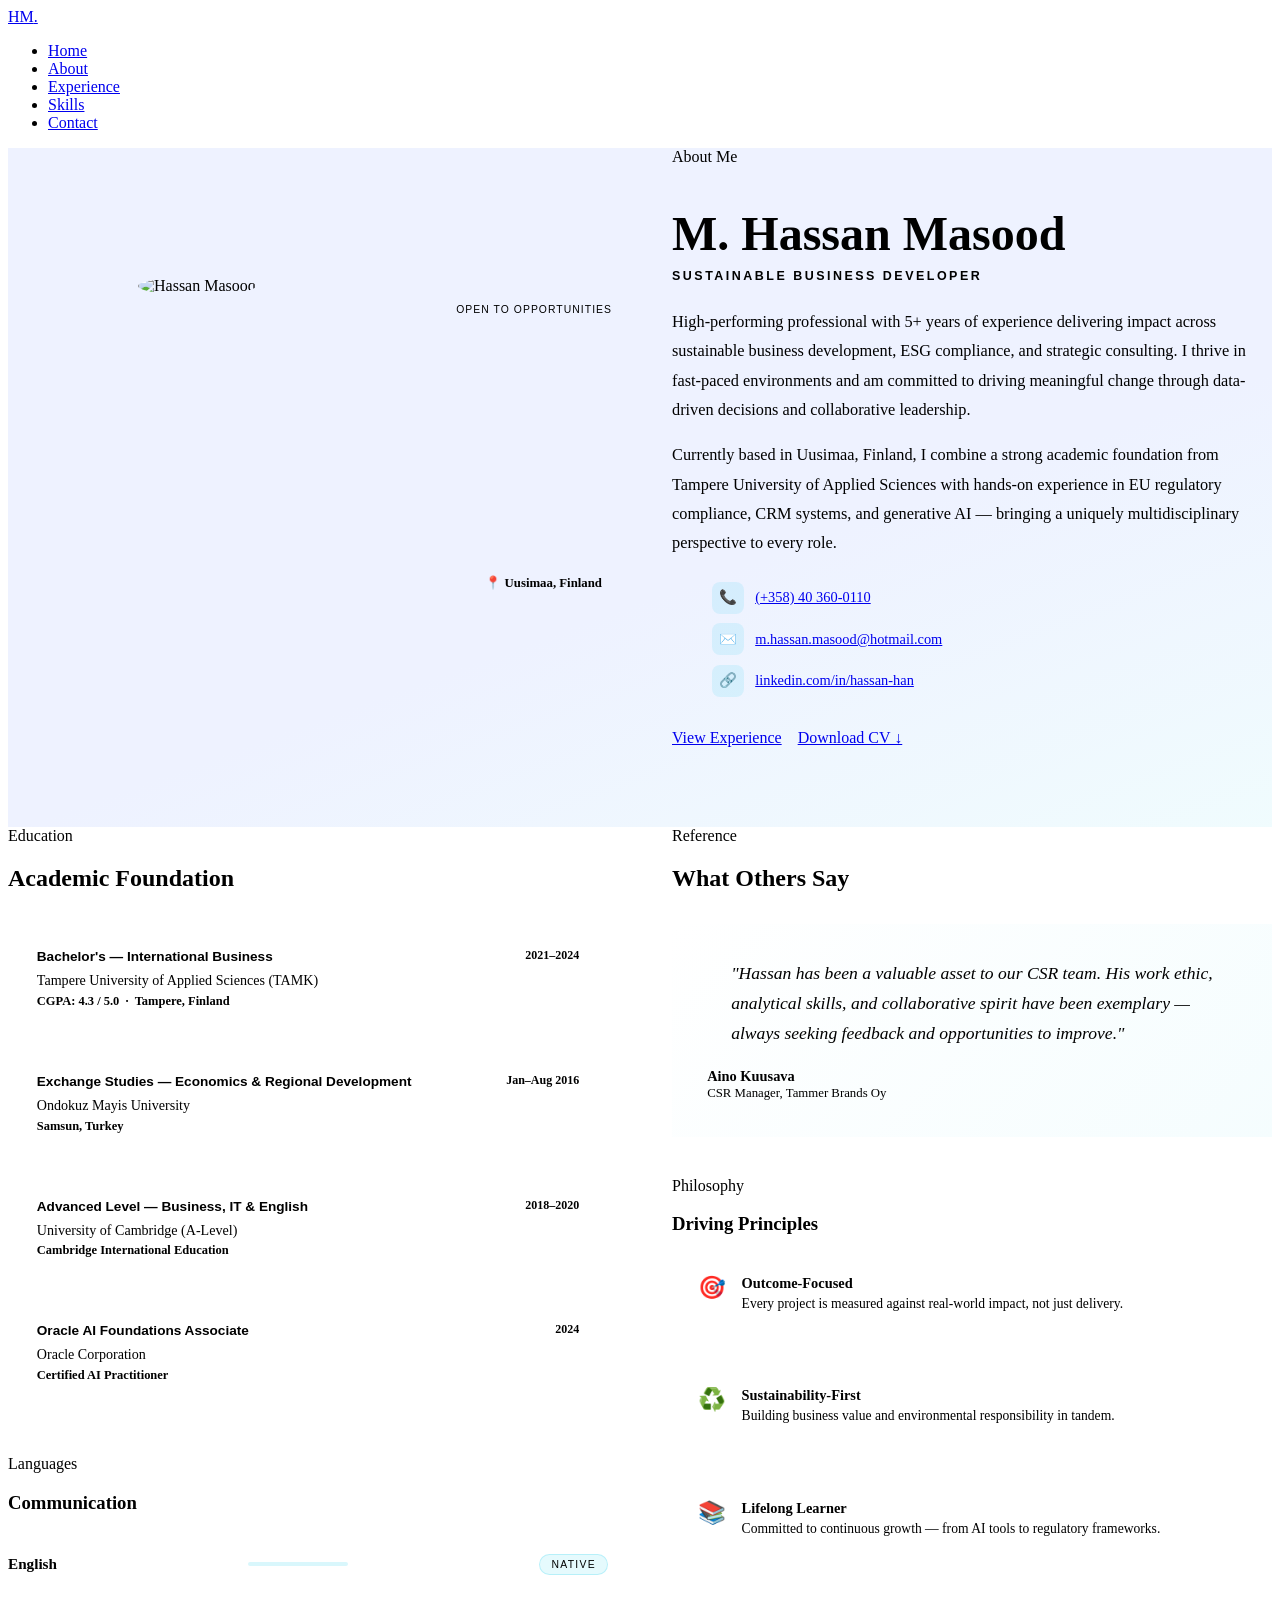
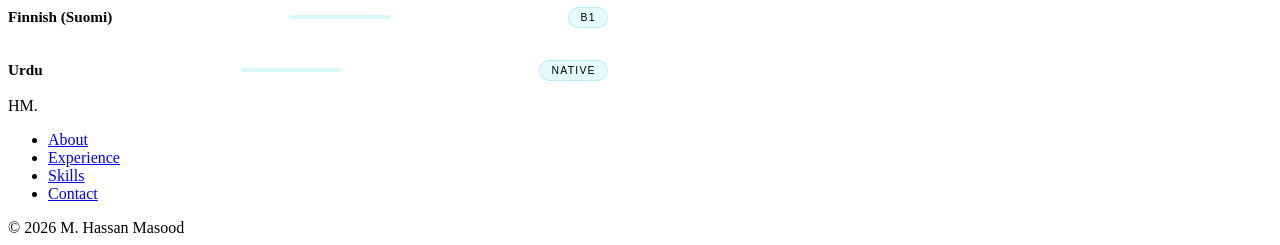
==== about.html @ dab6cf62 "Add files via upload" ====
<!DOCTYPE html>
<html lang="en">
<head>
  <meta charset="UTF-8" />
  <meta name="viewport" content="width=device-width, initial-scale=1.0" />
  <title>About — Hassan Masood</title>
  <link rel="stylesheet" href="assets/css/style.css" />
  <style>
    /* ---- PAGE HERO ---- */
    .page-hero {
      padding-top: calc(var(--nav-h) + 5rem);
      padding-bottom: 5rem;
      background: linear-gradient(160deg, #EEF2FF 60%, rgba(0,200,232,0.06));
    }
    .page-hero-inner {
      display: grid;
      grid-template-columns: 1fr 1fr;
      gap: 4rem;
      align-items: center;
    }

    /* ---- PROFILE IMAGE ---- */
    .profile-wrap {
      position: relative;
      display: flex;
      justify-content: center;
    }
    .profile-ring {
      position: relative;
      width: 340px; height: 340px;
    }
    .profile-ring::before {
      content: '';
      position: absolute;
      inset: -8px;
      border-radius: 50%;
      background: conic-gradient(var(--cyan), var(--violet), var(--teal), var(--cyan));
      animation: spinRing 6s linear infinite;
    }
    @keyframes spinRing {
      to { transform: rotate(360deg); }
    }
    .profile-img {
      position: relative;
      z-index: 1;
      width: 100%;
      height: 100%;
      border-radius: 50%;
      object-fit: cover;
      border: 6px solid var(--bg);
    }
    .profile-badge-location {
      position: absolute;
      bottom: 20px; right: -10px;
      background: var(--white);
      border: 1px solid var(--border);
      border-radius: 50px;
      padding: 0.4rem 1rem;
      font-size: 0.8rem;
      font-weight: 600;
      color: var(--navy);
      box-shadow: var(--shadow);
      display: flex;
      align-items: center;
      gap: 0.5rem;
      z-index: 2;
      white-space: nowrap;
    }
    .profile-badge-status {
      position: absolute;
      top: 20px; right: -20px;
      background: var(--navy);
      border-radius: 50px;
      padding: 0.4rem 1rem;
      font-family: 'Orbitron', sans-serif;
      font-size: 0.65rem;
      letter-spacing: 0.1em;
      color: var(--cyan);
      box-shadow: var(--glow);
      z-index: 2;
      white-space: nowrap;
    }

    /* ---- PROFILE TEXT ---- */
    .profile-name {
      font-size: clamp(2rem, 4vw, 3rem);
      color: var(--navy);
      margin-bottom: 0.5rem;
    }
    .profile-title {
      font-family: 'Orbitron', sans-serif;
      font-size: 0.78rem;
      letter-spacing: 0.2em;
      color: var(--cyan-dark);
      text-transform: uppercase;
      font-weight: 600;
      margin-bottom: 1.5rem;
    }
    .profile-summary {
      color: var(--text-muted);
      line-height: 1.8;
      font-size: 1.02rem;
      margin-bottom: 1.5rem;
    }
    .profile-contact-list {
      list-style: none;
      display: flex;
      flex-direction: column;
      gap: 0.6rem;
      margin-bottom: 2rem;
    }
    .profile-contact-list li {
      display: flex;
      align-items: center;
      gap: 0.7rem;
      font-size: 0.9rem;
      color: var(--text-muted);
    }
    .contact-icon {
      width: 32px; height: 32px;
      border-radius: 8px;
      background: rgba(0,200,232,0.1);
      display: flex;
      align-items: center;
      justify-content: center;
      flex-shrink: 0;
      font-size: 0.9rem;
    }
    .profile-actions {
      display: flex; gap: 1rem; flex-wrap: wrap;
    }

    /* ---- ABOUT CONTENT SECTIONS ---- */
    .about-content { background: var(--bg-2); }
    
    .about-grid {
      display: grid;
      grid-template-columns: 1fr 1fr;
      gap: 4rem;
    }

    /* Education block */
    .edu-item {
      padding: 1.5rem 1.8rem;
      margin-bottom: 1rem;
    }
    .edu-header {
      display: flex;
      justify-content: space-between;
      align-items: flex-start;
      gap: 1rem;
      margin-bottom: 0.4rem;
    }
    .edu-degree {
      font-family: 'Orbitron', sans-serif;
      font-size: 0.85rem;
      color: var(--navy);
      font-weight: 700;
      line-height: 1.3;
    }
    .edu-year {
      font-size: 0.75rem;
      color: var(--cyan-dark);
      font-weight: 600;
      white-space: nowrap;
    }
    .edu-school {
      font-size: 0.88rem;
      color: var(--text-muted);
      margin-bottom: 0.3rem;
    }
    .edu-detail {
      font-size: 0.78rem;
      color: var(--cyan-dark);
      font-weight: 600;
    }

    /* Languages */
    .lang-item {
      display: flex;
      align-items: center;
      justify-content: space-between;
      padding: 1rem 0;
      border-bottom: 1px solid var(--border);
    }
    .lang-item:last-child { border-bottom: none; }
    .lang-name { font-weight: 600; font-size: 0.95rem; }
    .lang-level {
      font-family: 'Orbitron', sans-serif;
      font-size: 0.65rem;
      letter-spacing: 0.12em;
      padding: 0.25rem 0.7rem;
      border-radius: 50px;
      background: rgba(0,200,232,0.1);
      color: var(--cyan-dark);
      border: 1px solid rgba(0,200,232,0.2);
    }
    .lang-bar-wrap {
      width: 100px;
      height: 4px;
      background: rgba(0,200,232,0.15);
      border-radius: 2px;
      overflow: hidden;
    }
    .lang-bar {
      height: 100%;
      background: linear-gradient(90deg, var(--cyan), var(--teal));
      border-radius: 2px;
    }

    /* Reference letter block */
    .reference-card {
      padding: 2.2rem;
      background: linear-gradient(135deg, rgba(255,255,255,0.8), rgba(0,200,232,0.04));
    }
    .reference-quote {
      font-size: 1.1rem;
      font-style: italic;
      color: var(--navy);
      line-height: 1.7;
      margin-bottom: 1.2rem;
      position: relative;
      padding-left: 1.5rem;
      border-left: 3px solid var(--cyan);
    }
    .reference-author {
      display: flex;
      flex-direction: column;
      gap: 0.1rem;
    }
    .reference-name {
      font-weight: 700;
      font-size: 0.9rem;
      color: var(--navy);
    }
    .reference-role {
      font-size: 0.8rem;
      color: var(--text-muted);
    }

    /* ---- RESPONSIVE ---- */
    @media (max-width: 900px) {
      .page-hero-inner { grid-template-columns: 1fr; text-align: center; }
      .profile-wrap { margin-bottom: 2rem; }
      .profile-badge-status, .profile-badge-location { display: none; }
      .profile-contact-list { align-items: center; }
      .profile-actions { justify-content: center; }
      .about-grid { grid-template-columns: 1fr; }
    }
  </style>
</head>
<body>

<nav class="nav" id="nav">
  <a href="index.html" class="nav-logo">HM<span>.</span></a>
  <ul class="nav-links">
    <li><a href="index.html">Home</a></li>
    <li><a href="about.html">About</a></li>
    <li><a href="experience.html">Experience</a></li>
    <li><a href="skills.html">Skills</a></li>
    <li><a href="contact.html" class="nav-cta">Contact</a></li>
  </ul>
  <div class="nav-hamburger" id="hamburger"><span></span><span></span><span></span></div>
</nav>

<!-- PAGE HERO -->
<section class="page-hero">
  <div class="container">
    <div class="page-hero-inner">

      <!-- Left — Image -->
      <div class="profile-wrap reveal">
        <div class="profile-ring">
          <img src="assets/img/profile.png" alt="Hassan Masood" class="profile-img" />
        </div>
        <div class="profile-badge-status">OPEN TO OPPORTUNITIES</div>
        <div class="profile-badge-location">📍 Uusimaa, Finland</div>
      </div>

      <!-- Right — Text -->
      <div class="reveal reveal-delay-1">
        <div class="section-eyebrow">About Me</div>
        <h1 class="profile-name">M. Hassan Masood</h1>
        <div class="profile-title">Sustainable Business Developer</div>

        <p class="profile-summary">
          High-performing professional with 5+ years of experience delivering impact across
          sustainable business development, ESG compliance, and strategic consulting.
          I thrive in fast-paced environments and am committed to driving meaningful change
          through data-driven decisions and collaborative leadership.
        </p>
        <p class="profile-summary" style="margin-top: -0.5rem;">
          Currently based in Uusimaa, Finland, I combine a strong academic foundation from
          Tampere University of Applied Sciences with hands-on experience in EU regulatory
          compliance, CRM systems, and generative AI — bringing a uniquely multidisciplinary
          perspective to every role.
        </p>

        <ul class="profile-contact-list">
          <li>
            <div class="contact-icon">📞</div>
            <a href="tel:+358403600110">(+358) 40 360-0110</a>
          </li>
          <li>
            <div class="contact-icon">✉️</div>
            <a href="mailto:m.hassan.masood@hotmail.com">m.hassan.masood@hotmail.com</a>
          </li>
          <li>
            <div class="contact-icon">🔗</div>
            <a href="https://www.linkedin.com/in/hassan-han/" target="_blank" rel="noopener">linkedin.com/in/hassan-han</a>
          </li>
        </ul>

        <div class="profile-actions">
          <a href="experience.html" class="btn btn-primary">View Experience</a>
          <a href="assets/docs/Hassan_Masood_CV.pdf" class="btn btn-outline" download>Download CV ↓</a>
        </div>
      </div>

    </div>
  </div>
</section>

<!-- ABOUT CONTENT -->
<section class="about-content">
  <div class="container">
    <div class="about-grid">

      <!-- Education -->
      <div>
        <div class="section-eyebrow">Education</div>
        <h2 style="margin-bottom:2rem;">Academic Foundation</h2>

        <div class="edu-item card reveal">
          <div class="edu-header">
            <div class="edu-degree">Bachelor's — International Business</div>
            <div class="edu-year">2021–2024</div>
          </div>
          <div class="edu-school">Tampere University of Applied Sciences (TAMK)</div>
          <div class="edu-detail">CGPA: 4.3 / 5.0 &nbsp;·&nbsp; Tampere, Finland</div>
        </div>

        <div class="edu-item card reveal reveal-delay-1">
          <div class="edu-header">
            <div class="edu-degree">Exchange Studies — Economics &amp; Regional Development</div>
            <div class="edu-year">Jan–Aug 2016</div>
          </div>
          <div class="edu-school">Ondokuz Mayis University</div>
          <div class="edu-detail">Samsun, Turkey</div>
        </div>

        <div class="edu-item card reveal reveal-delay-2">
          <div class="edu-header">
            <div class="edu-degree">Advanced Level — Business, IT &amp; English</div>
            <div class="edu-year">2018–2020</div>
          </div>
          <div class="edu-school">University of Cambridge (A-Level)</div>
          <div class="edu-detail">Cambridge International Education</div>
        </div>

        <div class="edu-item card reveal reveal-delay-3">
          <div class="edu-header">
            <div class="edu-degree">Oracle AI Foundations Associate</div>
            <div class="edu-year">2024</div>
          </div>
          <div class="edu-school">Oracle Corporation</div>
          <div class="edu-detail">Certified AI Practitioner</div>
        </div>

        <!-- Languages -->
        <div style="margin-top:3rem;">
          <div class="section-eyebrow">Languages</div>
          <h3 style="margin-bottom:1.5rem;">Communication</h3>

          <div class="lang-item">
            <span class="lang-name">English</span>
            <div class="lang-bar-wrap"><div class="lang-bar" style="width:100%"></div></div>
            <span class="lang-level">NATIVE</span>
          </div>
          <div class="lang-item">
            <span class="lang-name">Finnish (Suomi)</span>
            <div class="lang-bar-wrap"><div class="lang-bar" style="width:45%"></div></div>
            <span class="lang-level">B1</span>
          </div>
          <div class="lang-item">
            <span class="lang-name">Urdu</span>
            <div class="lang-bar-wrap"><div class="lang-bar" style="width:100%"></div></div>
            <span class="lang-level">NATIVE</span>
          </div>
        </div>
      </div>

      <!-- Reference + Summary -->
      <div>
        <div class="section-eyebrow">Reference</div>
        <h2 style="margin-bottom:2rem;">What Others Say</h2>

        <div class="reference-card card reveal">
          <div class="reference-quote">
            "Hassan has been a valuable asset to our CSR team. His work ethic, analytical skills,
            and collaborative spirit have been exemplary — always seeking feedback and opportunities
            to improve."
          </div>
          <div class="reference-author">
            <div class="reference-name">Aino Kuusava</div>
            <div class="reference-role">CSR Manager, Tammer Brands Oy</div>
          </div>
        </div>

        <div style="margin-top: 2.5rem;">
          <div class="section-eyebrow">Philosophy</div>
          <h3 style="margin-bottom:1rem;">Driving Principles</h3>
          <div style="display:flex; flex-direction:column; gap:1rem;">
            <div class="card" style="padding:1.4rem 1.6rem; display:flex; gap:1rem; align-items:flex-start;">
              <span style="font-size:1.4rem;">🎯</span>
              <div>
                <strong style="font-size:0.9rem; color:var(--navy);">Outcome-Focused</strong>
                <p style="font-size:0.85rem; color:var(--text-muted); margin-top:0.25rem;">
                  Every project is measured against real-world impact, not just delivery.
                </p>
              </div>
            </div>
            <div class="card" style="padding:1.4rem 1.6rem; display:flex; gap:1rem; align-items:flex-start;">
              <span style="font-size:1.4rem;">♻️</span>
              <div>
                <strong style="font-size:0.9rem; color:var(--navy);">Sustainability-First</strong>
                <p style="font-size:0.85rem; color:var(--text-muted); margin-top:0.25rem;">
                  Building business value and environmental responsibility in tandem.
                </p>
              </div>
            </div>
            <div class="card" style="padding:1.4rem 1.6rem; display:flex; gap:1rem; align-items:flex-start;">
              <span style="font-size:1.4rem;">📚</span>
              <div>
                <strong style="font-size:0.9rem; color:var(--navy);">Lifelong Learner</strong>
                <p style="font-size:0.85rem; color:var(--text-muted); margin-top:0.25rem;">
                  Committed to continuous growth — from AI tools to regulatory frameworks.
                </p>
              </div>
            </div>
          </div>
        </div>
      </div>

    </div>
  </div>
</section>

<footer>
  <div class="container">
    <div class="footer-inner">
      <div class="footer-logo">HM<span>.</span></div>
      <ul class="footer-links">
        <li><a href="about.html">About</a></li>
        <li><a href="experience.html">Experience</a></li>
        <li><a href="skills.html">Skills</a></li>
        <li><a href="contact.html">Contact</a></li>
      </ul>
      <div class="footer-copy">© 2026 M. Hassan Masood</div>
    </div>
  </div>
</footer>

<script src="assets/js/main.js"></script>
</body>
</html>
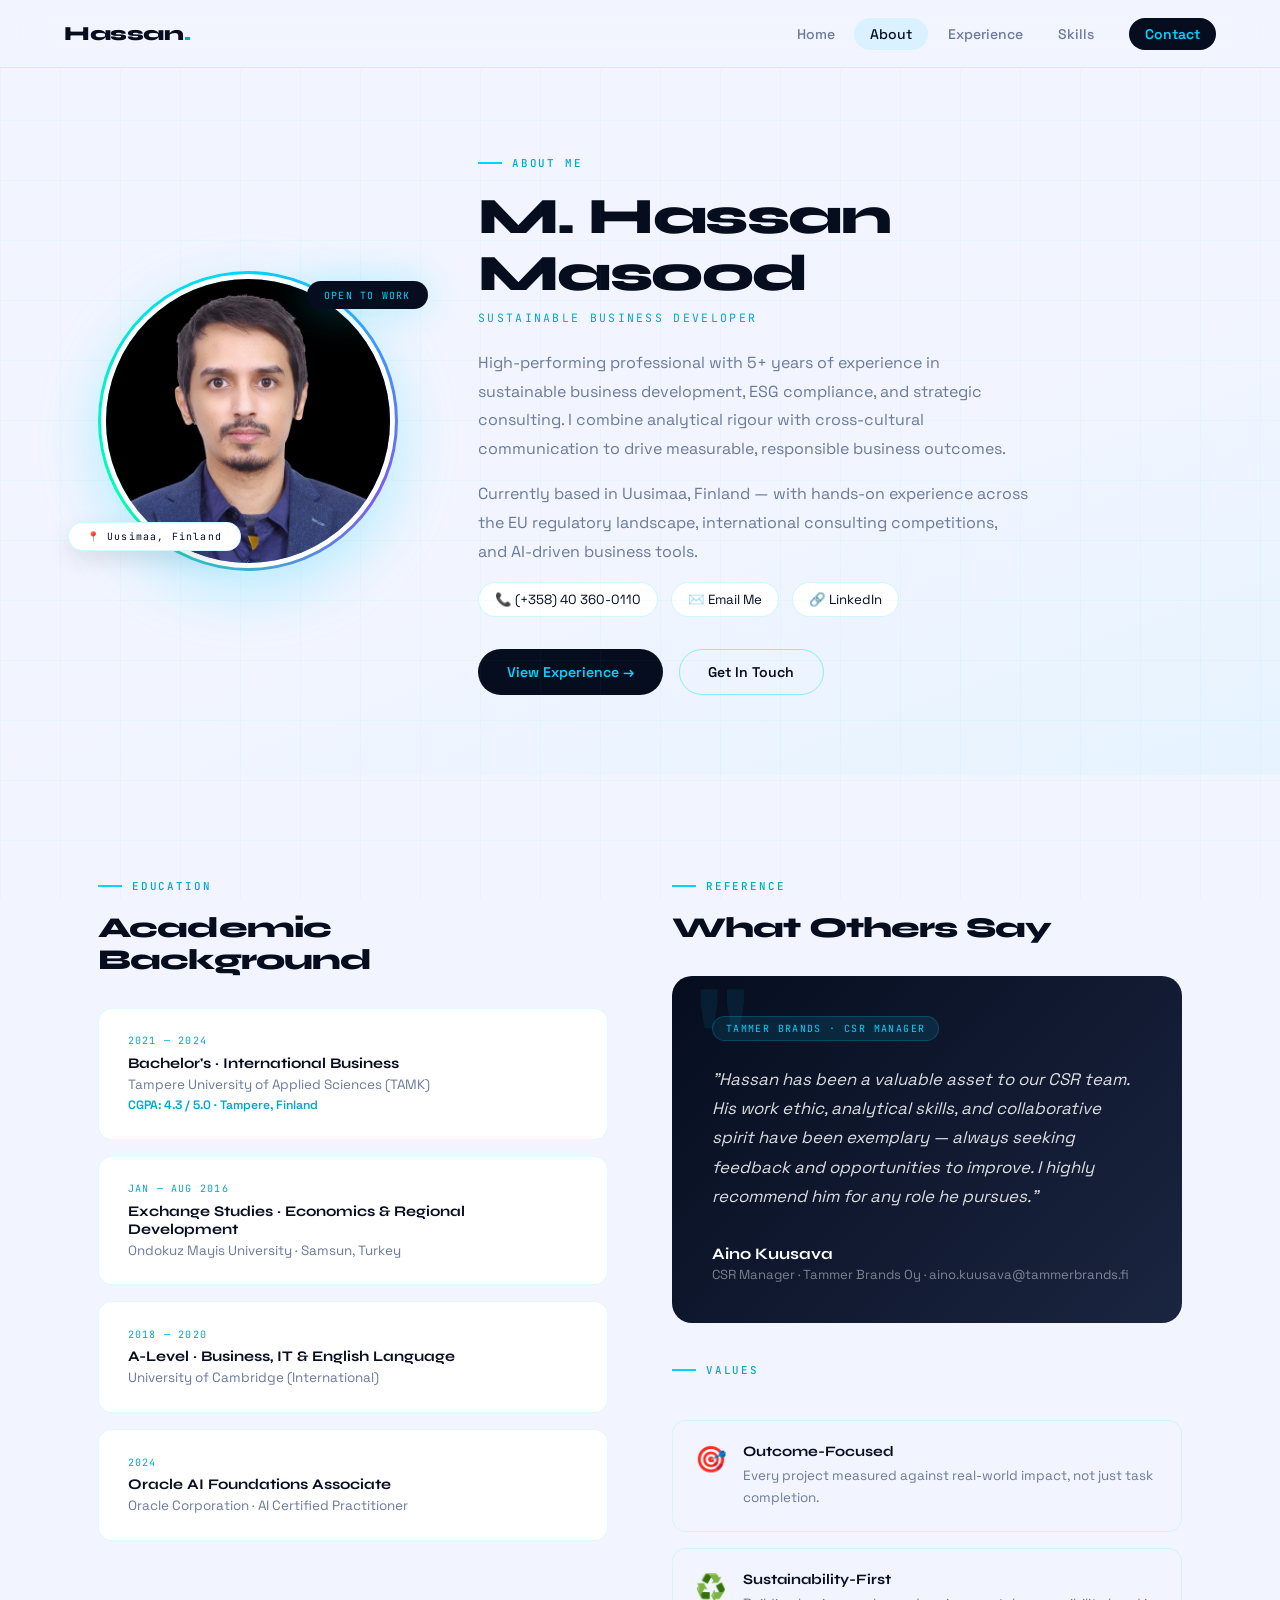
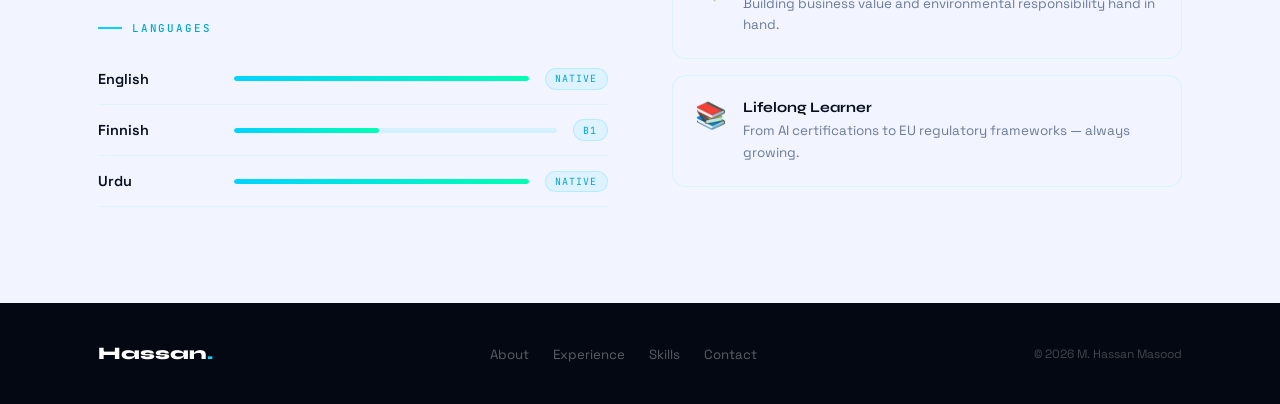
==== commit 522808ec: "Add files via upload" ====
--- a/about.html
+++ b/about.html
@@ -1,466 +1,218 @@
 <!DOCTYPE html>
 <html lang="en">
 <head>
-  <meta charset="UTF-8" />
-  <meta name="viewport" content="width=device-width, initial-scale=1.0" />
+  <meta charset="UTF-8"/><meta name="viewport" content="width=device-width,initial-scale=1"/>
   <title>About — Hassan Masood</title>
-  <link rel="stylesheet" href="assets/css/style.css" />
+  <link rel="preconnect" href="https://fonts.googleapis.com"/>
+  <link rel="preconnect" href="https://fonts.gstatic.com" crossorigin/>
+  <link href="https://fonts.googleapis.com/css2?family=Space+Grotesk:wght@300;400;500;600;700&family=Syne:wght@400;500;600;700;800&family=JetBrains+Mono:wght@300;400;500&display=swap" rel="stylesheet"/>
   <style>
-    /* ---- PAGE HERO ---- */
-    .page-hero {
-      padding-top: calc(var(--nav-h) + 5rem);
-      padding-bottom: 5rem;
-      background: linear-gradient(160deg, #EEF2FF 60%, rgba(0,200,232,0.06));
+    *,*::before,*::after{box-sizing:border-box;margin:0;padding:0}
+    :root{--ink:#060D1F;--ink2:#1A2540;--muted:#6B7A99;--bg:#F2F5FF;--bg2:#EAEFFF;--white:#FFFFFF;--cyan:#00D4FF;--cyan2:#00A8CC;--green:#00FFB3;--violet:#7C5CEF;--border:rgba(0,212,255,0.18);--glow:0 0 40px rgba(0,212,255,0.3)}
+    html{scroll-behavior:smooth}
+    body{font-family:'Space Grotesk',sans-serif;background:var(--bg);color:var(--ink);overflow-x:hidden}
+    body::after{content:'';position:fixed;inset:0;background-image:linear-gradient(rgba(0,212,255,0.04) 1px,transparent 1px),linear-gradient(90deg,rgba(0,212,255,0.04) 1px,transparent 1px);background-size:60px 60px;pointer-events:none;z-index:0}
+    h1,h2,h3,h4{font-family:'Syne',sans-serif;font-weight:800;letter-spacing:-0.03em;line-height:1.1}
+    nav{position:fixed;top:0;left:0;right:0;z-index:1000;height:68px;display:flex;align-items:center;padding:0 clamp(1.5rem,5vw,4rem);background:rgba(242,245,255,0.85);backdrop-filter:blur(20px);border-bottom:1px solid var(--border);transition:box-shadow 0.3s}
+    nav.scrolled{box-shadow:0 4px 30px rgba(6,13,31,0.08)}
+    .nav-logo{font-family:'Syne',sans-serif;font-weight:800;font-size:1.25rem;color:var(--ink);letter-spacing:-0.02em;text-decoration:none}
+    .nav-logo em{color:var(--cyan2);font-style:normal}
+    .nav-links{display:flex;gap:0.2rem;margin-left:auto;list-style:none}
+    .nav-links a{font-size:0.875rem;font-weight:500;color:var(--muted);padding:0.45rem 1rem;border-radius:100px;text-decoration:none;transition:all 0.2s}
+    .nav-links a:hover,.nav-links a.active{color:var(--ink);background:rgba(0,212,255,0.1)}
+    .nav-cta{background:var(--ink)!important;color:var(--cyan)!important;margin-left:1rem;font-weight:600!important}
+    .nav-cta:hover{box-shadow:var(--glow)!important}
+    .hamburger{display:none;flex-direction:column;gap:5px;cursor:pointer;margin-left:auto;padding:4px}
+    .hamburger span{display:block;width:22px;height:2px;background:var(--ink);border-radius:2px}
+    .eyebrow{display:inline-flex;align-items:center;gap:0.6rem;font-family:'JetBrains Mono',monospace;font-size:0.68rem;letter-spacing:0.18em;color:var(--cyan2);text-transform:uppercase;font-weight:500;margin-bottom:1.2rem}
+    .eyebrow::before{content:'';display:block;width:24px;height:2px;background:var(--cyan)}
+    .btn{display:inline-flex;align-items:center;gap:0.5rem;padding:0.8rem 1.8rem;border-radius:100px;font-family:'Space Grotesk',sans-serif;font-weight:600;font-size:0.88rem;cursor:pointer;border:none;text-decoration:none;transition:all 0.25s}
+    .btn-dark{background:var(--ink);color:var(--cyan)}
+    .btn-dark:hover{background:var(--ink2);color:var(--cyan);box-shadow:var(--glow);transform:translateY(-2px)}
+    .btn-ghost{background:transparent;color:var(--ink);border:1.5px solid rgba(0,212,255,0.4)}
+    .btn-ghost:hover{background:rgba(0,212,255,0.08);border-color:var(--cyan);transform:translateY(-2px)}
+    .r{opacity:0;transform:translateY(30px);transition:opacity 0.7s ease,transform 0.7s ease}
+    .r.on{opacity:1;transform:none}
+    .r1{transition-delay:0.1s}.r2{transition-delay:0.2s}.r3{transition-delay:0.3s}
+    footer{background:#030812;padding:2.5rem 0}
+    .foot-inner{max-width:1180px;margin:0 auto;padding:0 clamp(1.5rem,5vw,3rem);display:flex;align-items:center;justify-content:space-between;flex-wrap:wrap;gap:1rem}
+    .foot-logo{font-family:'Syne',sans-serif;font-weight:800;font-size:1.1rem;color:var(--white);text-decoration:none}
+    .foot-logo em{color:var(--cyan);font-style:normal}
+    .foot-links{list-style:none;display:flex;gap:1.5rem}
+    .foot-links a{color:rgba(255,255,255,0.35);font-size:0.83rem;text-decoration:none;transition:color 0.2s}
+    .foot-links a:hover{color:var(--cyan)}
+    .foot-copy{font-size:0.75rem;color:rgba(255,255,255,0.25)}
+
+    /* PAGE */
+    .page-hero{padding:calc(68px + 5rem) 0 5rem;background:linear-gradient(160deg,var(--bg) 60%,rgba(0,212,255,0.05))}
+    .ph-inner{max-width:1180px;margin:0 auto;padding:0 clamp(1.5rem,5vw,3rem);display:grid;grid-template-columns:auto 1fr;gap:5rem;align-items:center}
+    .photo-wrap{position:relative}
+    .photo-outer{width:300px;height:300px;border-radius:50%;background:conic-gradient(var(--cyan),var(--violet),var(--green),var(--cyan));padding:3px;box-shadow:0 20px 60px rgba(0,212,255,0.25);animation:spinRing 8s linear infinite}
+    @keyframes spinRing{to{transform:rotate(360deg)}}
+    .photo-inner{width:100%;height:100%;border-radius:50%;overflow:hidden;border:5px solid var(--white);position:relative;z-index:1}
+    .photo-inner img{width:100%;height:100%;object-fit:cover;object-position:center top;display:block}
+    .photo-badge{position:absolute;z-index:5;padding:0.45rem 1.1rem;border-radius:100px;font-family:'JetBrains Mono',monospace;font-size:0.62rem;letter-spacing:0.12em;white-space:nowrap}
+    .pb-top{top:10px;right:-30px;background:var(--ink);color:var(--cyan);box-shadow:var(--glow)}
+    .pb-bot{bottom:20px;left:-30px;background:var(--white);color:var(--ink);border:1px solid var(--border);box-shadow:0 8px 24px rgba(0,0,0,0.1)}
+
+    .ph-name{font-size:clamp(2.5rem,4vw,3.5rem);color:var(--ink);margin-bottom:0.5rem}
+    .ph-title{font-family:'JetBrains Mono',monospace;font-size:0.72rem;letter-spacing:0.2em;color:var(--cyan2);text-transform:uppercase;margin-bottom:1.5rem}
+    .ph-bio{font-size:1rem;color:var(--muted);line-height:1.8;margin-bottom:1rem;max-width:55ch}
+    .contact-row{display:flex;flex-wrap:wrap;gap:0.8rem;margin-bottom:2rem}
+    .contact-pill{display:flex;align-items:center;gap:0.5rem;padding:0.5rem 1rem;border-radius:100px;background:var(--white);border:1px solid var(--border);font-size:0.83rem;color:var(--ink);text-decoration:none;transition:all 0.2s}
+    .contact-pill:hover{border-color:var(--cyan);box-shadow:0 4px 16px rgba(0,212,255,0.15)}
+
+    /* CONTENT */
+    .content-sec{padding:6rem 0}
+    .content-sec:nth-child(even){background:var(--white)}
+    .cw{max-width:1180px;margin:0 auto;padding:0 clamp(1.5rem,5vw,3rem)}
+    .two-col{display:grid;grid-template-columns:1fr 1fr;gap:4rem}
+
+    /* Education */
+    .edu-item{background:var(--white);border:1px solid rgba(0,212,255,0.12);border-radius:14px;padding:1.6rem 1.8rem;margin-bottom:1rem;transition:all 0.3s;position:relative;overflow:hidden}
+    .edu-item::before{content:'';position:absolute;left:0;top:0;bottom:0;width:3px;background:linear-gradient(to bottom,var(--cyan),var(--green));opacity:0;transition:opacity 0.3s}
+    .edu-item:hover{border-color:rgba(0,212,255,0.3);box-shadow:0 12px 40px rgba(0,212,255,0.1);transform:translateX(4px)}
+    .edu-item:hover::before{opacity:1}
+    .edu-yr{font-family:'JetBrains Mono',monospace;font-size:0.63rem;letter-spacing:0.12em;color:var(--cyan2);margin-bottom:0.4rem}
+    .edu-deg{font-family:'Syne',sans-serif;font-weight:700;font-size:0.92rem;color:var(--ink);margin-bottom:0.25rem}
+    .edu-school{font-size:0.84rem;color:var(--muted)}
+    .edu-detail{font-size:0.76rem;color:var(--cyan2);font-weight:600;margin-top:0.3rem}
+
+    /* Languages */
+    .lang-wrap{margin-top:2.5rem}
+    .lang-item{display:flex;align-items:center;gap:1rem;padding:0.9rem 0;border-bottom:1px solid rgba(0,212,255,0.08)}
+    .lang-name{font-weight:600;font-size:0.9rem;min-width:120px}
+    .lang-bar-track{flex:1;height:5px;background:rgba(0,212,255,0.12);border-radius:3px;overflow:hidden}
+    .lang-bar-fill{height:100%;background:linear-gradient(90deg,var(--cyan),var(--green));border-radius:3px}
+    .lang-lev{font-family:'JetBrains Mono',monospace;font-size:0.62rem;letter-spacing:0.1em;color:var(--cyan2);padding:0.2rem 0.6rem;background:rgba(0,212,255,0.08);border-radius:100px;border:1px solid rgba(0,212,255,0.2);white-space:nowrap}
+
+    /* Reference */
+    .ref-card{background:linear-gradient(135deg,var(--ink),var(--ink2));border-radius:20px;padding:2.5rem;color:var(--white);position:relative;overflow:hidden}
+    .ref-card::before{content:'"';position:absolute;top:-20px;left:20px;font-size:12rem;font-family:'Syne',sans-serif;color:rgba(0,212,255,0.08);line-height:1}
+    .ref-quote{font-size:1.05rem;line-height:1.75;color:rgba(255,255,255,0.85);margin-bottom:2rem;position:relative;z-index:1;font-style:italic}
+    .ref-author-name{font-family:'Syne',sans-serif;font-weight:700;color:var(--white);margin-bottom:0.2rem}
+    .ref-author-role{font-size:0.82rem;color:rgba(255,255,255,0.45)}
+    .ref-brand{
+      display:inline-block;font-family:'JetBrains Mono',monospace;font-size:0.62rem;
+      letter-spacing:0.14em;color:var(--cyan);padding:0.3rem 0.8rem;
+      background:rgba(0,212,255,0.1);border:1px solid rgba(0,212,255,0.2);
+      border-radius:100px;margin-bottom:1.5rem;
     }
-    .page-hero-inner {
-      display: grid;
-      grid-template-columns: 1fr 1fr;
-      gap: 4rem;
-      align-items: center;
-    }
-
-    /* ---- PROFILE IMAGE ---- */
-    .profile-wrap {
-      position: relative;
-      display: flex;
-      justify-content: center;
-    }
-    .profile-ring {
-      position: relative;
-      width: 340px; height: 340px;
-    }
-    .profile-ring::before {
-      content: '';
-      position: absolute;
-      inset: -8px;
-      border-radius: 50%;
-      background: conic-gradient(var(--cyan), var(--violet), var(--teal), var(--cyan));
-      animation: spinRing 6s linear infinite;
-    }
-    @keyframes spinRing {
-      to { transform: rotate(360deg); }
-    }
-    .profile-img {
-      position: relative;
-      z-index: 1;
-      width: 100%;
-      height: 100%;
-      border-radius: 50%;
-      object-fit: cover;
-      border: 6px solid var(--bg);
-    }
-    .profile-badge-location {
-      position: absolute;
-      bottom: 20px; right: -10px;
-      background: var(--white);
-      border: 1px solid var(--border);
-      border-radius: 50px;
-      padding: 0.4rem 1rem;
-      font-size: 0.8rem;
-      font-weight: 600;
-      color: var(--navy);
-      box-shadow: var(--shadow);
-      display: flex;
-      align-items: center;
-      gap: 0.5rem;
-      z-index: 2;
-      white-space: nowrap;
-    }
-    .profile-badge-status {
-      position: absolute;
-      top: 20px; right: -20px;
-      background: var(--navy);
-      border-radius: 50px;
-      padding: 0.4rem 1rem;
-      font-family: 'Orbitron', sans-serif;
-      font-size: 0.65rem;
-      letter-spacing: 0.1em;
-      color: var(--cyan);
-      box-shadow: var(--glow);
-      z-index: 2;
-      white-space: nowrap;
-    }
-
-    /* ---- PROFILE TEXT ---- */
-    .profile-name {
-      font-size: clamp(2rem, 4vw, 3rem);
-      color: var(--navy);
-      margin-bottom: 0.5rem;
-    }
-    .profile-title {
-      font-family: 'Orbitron', sans-serif;
-      font-size: 0.78rem;
-      letter-spacing: 0.2em;
-      color: var(--cyan-dark);
-      text-transform: uppercase;
-      font-weight: 600;
-      margin-bottom: 1.5rem;
-    }
-    .profile-summary {
-      color: var(--text-muted);
-      line-height: 1.8;
-      font-size: 1.02rem;
-      margin-bottom: 1.5rem;
-    }
-    .profile-contact-list {
-      list-style: none;
-      display: flex;
-      flex-direction: column;
-      gap: 0.6rem;
-      margin-bottom: 2rem;
-    }
-    .profile-contact-list li {
-      display: flex;
-      align-items: center;
-      gap: 0.7rem;
-      font-size: 0.9rem;
-      color: var(--text-muted);
-    }
-    .contact-icon {
-      width: 32px; height: 32px;
-      border-radius: 8px;
-      background: rgba(0,200,232,0.1);
-      display: flex;
-      align-items: center;
-      justify-content: center;
-      flex-shrink: 0;
-      font-size: 0.9rem;
-    }
-    .profile-actions {
-      display: flex; gap: 1rem; flex-wrap: wrap;
-    }
-
-    /* ---- ABOUT CONTENT SECTIONS ---- */
-    .about-content { background: var(--bg-2); }
-    
-    .about-grid {
-      display: grid;
-      grid-template-columns: 1fr 1fr;
-      gap: 4rem;
-    }
-
-    /* Education block */
-    .edu-item {
-      padding: 1.5rem 1.8rem;
-      margin-bottom: 1rem;
-    }
-    .edu-header {
-      display: flex;
-      justify-content: space-between;
-      align-items: flex-start;
-      gap: 1rem;
-      margin-bottom: 0.4rem;
-    }
-    .edu-degree {
-      font-family: 'Orbitron', sans-serif;
-      font-size: 0.85rem;
-      color: var(--navy);
-      font-weight: 700;
-      line-height: 1.3;
-    }
-    .edu-year {
-      font-size: 0.75rem;
-      color: var(--cyan-dark);
-      font-weight: 600;
-      white-space: nowrap;
-    }
-    .edu-school {
-      font-size: 0.88rem;
-      color: var(--text-muted);
-      margin-bottom: 0.3rem;
-    }
-    .edu-detail {
-      font-size: 0.78rem;
-      color: var(--cyan-dark);
-      font-weight: 600;
-    }
-
-    /* Languages */
-    .lang-item {
-      display: flex;
-      align-items: center;
-      justify-content: space-between;
-      padding: 1rem 0;
-      border-bottom: 1px solid var(--border);
-    }
-    .lang-item:last-child { border-bottom: none; }
-    .lang-name { font-weight: 600; font-size: 0.95rem; }
-    .lang-level {
-      font-family: 'Orbitron', sans-serif;
-      font-size: 0.65rem;
-      letter-spacing: 0.12em;
-      padding: 0.25rem 0.7rem;
-      border-radius: 50px;
-      background: rgba(0,200,232,0.1);
-      color: var(--cyan-dark);
-      border: 1px solid rgba(0,200,232,0.2);
-    }
-    .lang-bar-wrap {
-      width: 100px;
-      height: 4px;
-      background: rgba(0,200,232,0.15);
-      border-radius: 2px;
-      overflow: hidden;
-    }
-    .lang-bar {
-      height: 100%;
-      background: linear-gradient(90deg, var(--cyan), var(--teal));
-      border-radius: 2px;
-    }
-
-    /* Reference letter block */
-    .reference-card {
-      padding: 2.2rem;
-      background: linear-gradient(135deg, rgba(255,255,255,0.8), rgba(0,200,232,0.04));
-    }
-    .reference-quote {
-      font-size: 1.1rem;
-      font-style: italic;
-      color: var(--navy);
-      line-height: 1.7;
-      margin-bottom: 1.2rem;
-      position: relative;
-      padding-left: 1.5rem;
-      border-left: 3px solid var(--cyan);
-    }
-    .reference-author {
-      display: flex;
-      flex-direction: column;
-      gap: 0.1rem;
-    }
-    .reference-name {
-      font-weight: 700;
-      font-size: 0.9rem;
-      color: var(--navy);
-    }
-    .reference-role {
-      font-size: 0.8rem;
-      color: var(--text-muted);
-    }
-
-    /* ---- RESPONSIVE ---- */
-    @media (max-width: 900px) {
-      .page-hero-inner { grid-template-columns: 1fr; text-align: center; }
-      .profile-wrap { margin-bottom: 2rem; }
-      .profile-badge-status, .profile-badge-location { display: none; }
-      .profile-contact-list { align-items: center; }
-      .profile-actions { justify-content: center; }
-      .about-grid { grid-template-columns: 1fr; }
+
+    /* Principles */
+    .principles{display:grid;gap:1rem;margin-top:1.5rem}
+    .principle{display:flex;gap:1rem;align-items:flex-start;background:var(--bg);border:1px solid rgba(0,212,255,0.1);border-radius:14px;padding:1.4rem}
+    .pr-icon{font-size:1.6rem;flex-shrink:0}
+    .pr-title{font-family:'Syne',sans-serif;font-weight:700;font-size:0.9rem;color:var(--ink);margin-bottom:0.3rem}
+    .pr-text{font-size:0.84rem;color:var(--muted);line-height:1.6}
+
+    @media(max-width:900px){
+      .nav-links{display:none;position:fixed;top:68px;left:0;right:0;background:rgba(242,245,255,0.98);backdrop-filter:blur(20px);flex-direction:column;padding:1.5rem;gap:0.25rem;border-bottom:1px solid var(--border)}
+      .nav-links.open{display:flex}
+      .nav-cta{margin-left:0}
+      .hamburger{display:flex}
+      .ph-inner,.two-col{grid-template-columns:1fr;gap:2.5rem}
+      .photo-wrap{display:flex;justify-content:center}
+      .photo-outer{width:240px;height:240px}
+      .pb-top,.pb-bot{display:none}
     }
   </style>
 </head>
 <body>
-
-<nav class="nav" id="nav">
-  <a href="index.html" class="nav-logo">HM<span>.</span></a>
-  <ul class="nav-links">
+<nav id="nav">
+  <a href="index.html" class="nav-logo">Hassan<em>.</em></a>
+  <ul class="nav-links" id="navLinks">
     <li><a href="index.html">Home</a></li>
-    <li><a href="about.html">About</a></li>
+    <li><a href="about.html" class="active">About</a></li>
     <li><a href="experience.html">Experience</a></li>
     <li><a href="skills.html">Skills</a></li>
     <li><a href="contact.html" class="nav-cta">Contact</a></li>
   </ul>
-  <div class="nav-hamburger" id="hamburger"><span></span><span></span><span></span></div>
+  <div class="hamburger" id="hbg"><span></span><span></span><span></span></div>
 </nav>
 
-<!-- PAGE HERO -->
-<section class="page-hero">
-  <div class="container">
-    <div class="page-hero-inner">
-
-      <!-- Left — Image -->
-      <div class="profile-wrap reveal">
-        <div class="profile-ring">
-          <img src="assets/img/profile.png" alt="Hassan Masood" class="profile-img" />
-        </div>
-        <div class="profile-badge-status">OPEN TO OPPORTUNITIES</div>
-        <div class="profile-badge-location">📍 Uusimaa, Finland</div>
-      </div>
-
-      <!-- Right — Text -->
-      <div class="reveal reveal-delay-1">
-        <div class="section-eyebrow">About Me</div>
-        <h1 class="profile-name">M. Hassan Masood</h1>
-        <div class="profile-title">Sustainable Business Developer</div>
-
-        <p class="profile-summary">
-          High-performing professional with 5+ years of experience delivering impact across
-          sustainable business development, ESG compliance, and strategic consulting.
-          I thrive in fast-paced environments and am committed to driving meaningful change
-          through data-driven decisions and collaborative leadership.
-        </p>
-        <p class="profile-summary" style="margin-top: -0.5rem;">
-          Currently based in Uusimaa, Finland, I combine a strong academic foundation from
-          Tampere University of Applied Sciences with hands-on experience in EU regulatory
-          compliance, CRM systems, and generative AI — bringing a uniquely multidisciplinary
-          perspective to every role.
-        </p>
-
-        <ul class="profile-contact-list">
-          <li>
-            <div class="contact-icon">📞</div>
-            <a href="tel:+358403600110">(+358) 40 360-0110</a>
-          </li>
-          <li>
-            <div class="contact-icon">✉️</div>
-            <a href="mailto:m.hassan.masood@hotmail.com">m.hassan.masood@hotmail.com</a>
-          </li>
-          <li>
-            <div class="contact-icon">🔗</div>
-            <a href="https://www.linkedin.com/in/hassan-han/" target="_blank" rel="noopener">linkedin.com/in/hassan-han</a>
-          </li>
-        </ul>
-
-        <div class="profile-actions">
-          <a href="experience.html" class="btn btn-primary">View Experience</a>
-          <a href="assets/docs/Hassan_Masood_CV.pdf" class="btn btn-outline" download>Download CV ↓</a>
-        </div>
-      </div>
-
+<div class="page-hero">
+  <div class="ph-inner">
+    <div class="photo-wrap r">
+      <div class="photo-outer">
+        <div class="photo-inner"><img src="[data-uri]" alt="Hassan Masood"/></div>
+      </div>
+      <div class="photo-badge pb-top">OPEN TO WORK</div>
+      <div class="photo-badge pb-bot">📍 Uusimaa, Finland</div>
+    </div>
+    <div class="r r2">
+      <div class="eyebrow">About Me</div>
+      <h1 class="ph-name">M. Hassan Masood</h1>
+      <div class="ph-title">Sustainable Business Developer</div>
+      <p class="ph-bio">High-performing professional with 5+ years of experience in sustainable business development, ESG compliance, and strategic consulting. I combine analytical rigour with cross-cultural communication to drive measurable, responsible business outcomes.</p>
+      <p class="ph-bio">Currently based in Uusimaa, Finland — with hands-on experience across the EU regulatory landscape, international consulting competitions, and AI-driven business tools.</p>
+      <div class="contact-row">
+        <a href="tel:+358403600110" class="contact-pill">📞 (+358) 40 360-0110</a>
+        <a href="mailto:m.hassan.masood@hotmail.com" class="contact-pill">✉️ Email Me</a>
+        <a href="https://www.linkedin.com/in/hassan-han/" target="_blank" class="contact-pill">🔗 LinkedIn</a>
+      </div>
+      <div style="display:flex;gap:1rem;flex-wrap:wrap">
+        <a href="experience.html" class="btn btn-dark">View Experience →</a>
+        <a href="contact.html" class="btn btn-ghost">Get In Touch</a>
+      </div>
     </div>
   </div>
-</section>
-
-<!-- ABOUT CONTENT -->
-<section class="about-content">
-  <div class="container">
-    <div class="about-grid">
-
-      <!-- Education -->
+</div>
+
+<div class="content-sec">
+  <div class="cw">
+    <div class="two-col">
       <div>
-        <div class="section-eyebrow">Education</div>
-        <h2 style="margin-bottom:2rem;">Academic Foundation</h2>
-
-        <div class="edu-item card reveal">
-          <div class="edu-header">
-            <div class="edu-degree">Bachelor's — International Business</div>
-            <div class="edu-year">2021–2024</div>
-          </div>
-          <div class="edu-school">Tampere University of Applied Sciences (TAMK)</div>
-          <div class="edu-detail">CGPA: 4.3 / 5.0 &nbsp;·&nbsp; Tampere, Finland</div>
+        <div class="eyebrow r">Education</div>
+        <h2 style="font-size:1.8rem;margin-bottom:2rem" class="r r1">Academic Background</h2>
+        <div class="edu-item r"><div class="edu-yr">2021 — 2024</div><div class="edu-deg">Bachelor's · International Business</div><div class="edu-school">Tampere University of Applied Sciences (TAMK)</div><div class="edu-detail">CGPA: 4.3 / 5.0 · Tampere, Finland</div></div>
+        <div class="edu-item r r1"><div class="edu-yr">JAN — AUG 2016</div><div class="edu-deg">Exchange Studies · Economics &amp; Regional Development</div><div class="edu-school">Ondokuz Mayis University · Samsun, Turkey</div></div>
+        <div class="edu-item r r2"><div class="edu-yr">2018 — 2020</div><div class="edu-deg">A-Level · Business, IT &amp; English Language</div><div class="edu-school">University of Cambridge (International)</div></div>
+        <div class="edu-item r r3"><div class="edu-yr">2024</div><div class="edu-deg">Oracle AI Foundations Associate</div><div class="edu-school">Oracle Corporation · AI Certified Practitioner</div></div>
+
+        <div class="lang-wrap r">
+          <div class="eyebrow" style="margin-top:2.5rem">Languages</div>
+          <div class="lang-item"><span class="lang-name">English</span><div class="lang-bar-track"><div class="lang-bar-fill" style="width:100%"></div></div><span class="lang-lev">NATIVE</span></div>
+          <div class="lang-item"><span class="lang-name">Finnish</span><div class="lang-bar-track"><div class="lang-bar-fill" style="width:45%"></div></div><span class="lang-lev">B1</span></div>
+          <div class="lang-item"><span class="lang-name">Urdu</span><div class="lang-bar-track"><div class="lang-bar-fill" style="width:100%"></div></div><span class="lang-lev">NATIVE</span></div>
         </div>
-
-        <div class="edu-item card reveal reveal-delay-1">
-          <div class="edu-header">
-            <div class="edu-degree">Exchange Studies — Economics &amp; Regional Development</div>
-            <div class="edu-year">Jan–Aug 2016</div>
-          </div>
-          <div class="edu-school">Ondokuz Mayis University</div>
-          <div class="edu-detail">Samsun, Turkey</div>
+      </div>
+
+      <div>
+        <div class="eyebrow r">Reference</div>
+        <h2 style="font-size:1.8rem;margin-bottom:2rem" class="r r1">What Others Say</h2>
+        <div class="ref-card r r2">
+          <div class="ref-brand">TAMMER BRANDS · CSR MANAGER</div>
+          <div class="ref-quote">"Hassan has been a valuable asset to our CSR team. His work ethic, analytical skills, and collaborative spirit have been exemplary — always seeking feedback and opportunities to improve. I highly recommend him for any role he pursues."</div>
+          <div class="ref-author-name">Aino Kuusava</div>
+          <div class="ref-author-role">CSR Manager · Tammer Brands Oy · aino.kuusava@tammerbrands.fi</div>
         </div>
 
-        <div class="edu-item card reveal reveal-delay-2">
-          <div class="edu-header">
-            <div class="edu-degree">Advanced Level — Business, IT &amp; English</div>
-            <div class="edu-year">2018–2020</div>
-          </div>
-          <div class="edu-school">University of Cambridge (A-Level)</div>
-          <div class="edu-detail">Cambridge International Education</div>
+        <div class="eyebrow r" style="margin-top:2.5rem">Values</div>
+        <div class="principles">
+          <div class="principle r r1"><div class="pr-icon">🎯</div><div><div class="pr-title">Outcome-Focused</div><div class="pr-text">Every project measured against real-world impact, not just task completion.</div></div></div>
+          <div class="principle r r2"><div class="pr-icon">♻️</div><div><div class="pr-title">Sustainability-First</div><div class="pr-text">Building business value and environmental responsibility hand in hand.</div></div></div>
+          <div class="principle r r3"><div class="pr-icon">📚</div><div><div class="pr-title">Lifelong Learner</div><div class="pr-text">From AI certifications to EU regulatory frameworks — always growing.</div></div></div>
         </div>
-
-        <div class="edu-item card reveal reveal-delay-3">
-          <div class="edu-header">
-            <div class="edu-degree">Oracle AI Foundations Associate</div>
-            <div class="edu-year">2024</div>
-          </div>
-          <div class="edu-school">Oracle Corporation</div>
-          <div class="edu-detail">Certified AI Practitioner</div>
-        </div>
-
-        <!-- Languages -->
-        <div style="margin-top:3rem;">
-          <div class="section-eyebrow">Languages</div>
-          <h3 style="margin-bottom:1.5rem;">Communication</h3>
-
-          <div class="lang-item">
-            <span class="lang-name">English</span>
-            <div class="lang-bar-wrap"><div class="lang-bar" style="width:100%"></div></div>
-            <span class="lang-level">NATIVE</span>
-          </div>
-          <div class="lang-item">
-            <span class="lang-name">Finnish (Suomi)</span>
-            <div class="lang-bar-wrap"><div class="lang-bar" style="width:45%"></div></div>
-            <span class="lang-level">B1</span>
-          </div>
-          <div class="lang-item">
-            <span class="lang-name">Urdu</span>
-            <div class="lang-bar-wrap"><div class="lang-bar" style="width:100%"></div></div>
-            <span class="lang-level">NATIVE</span>
-          </div>
-        </div>
-      </div>
-
-      <!-- Reference + Summary -->
-      <div>
-        <div class="section-eyebrow">Reference</div>
-        <h2 style="margin-bottom:2rem;">What Others Say</h2>
-
-        <div class="reference-card card reveal">
-          <div class="reference-quote">
-            "Hassan has been a valuable asset to our CSR team. His work ethic, analytical skills,
-            and collaborative spirit have been exemplary — always seeking feedback and opportunities
-            to improve."
-          </div>
-          <div class="reference-author">
-            <div class="reference-name">Aino Kuusava</div>
-            <div class="reference-role">CSR Manager, Tammer Brands Oy</div>
-          </div>
-        </div>
-
-        <div style="margin-top: 2.5rem;">
-          <div class="section-eyebrow">Philosophy</div>
-          <h3 style="margin-bottom:1rem;">Driving Principles</h3>
-          <div style="display:flex; flex-direction:column; gap:1rem;">
-            <div class="card" style="padding:1.4rem 1.6rem; display:flex; gap:1rem; align-items:flex-start;">
-              <span style="font-size:1.4rem;">🎯</span>
-              <div>
-                <strong style="font-size:0.9rem; color:var(--navy);">Outcome-Focused</strong>
-                <p style="font-size:0.85rem; color:var(--text-muted); margin-top:0.25rem;">
-                  Every project is measured against real-world impact, not just delivery.
-                </p>
-              </div>
-            </div>
-            <div class="card" style="padding:1.4rem 1.6rem; display:flex; gap:1rem; align-items:flex-start;">
-              <span style="font-size:1.4rem;">♻️</span>
-              <div>
-                <strong style="font-size:0.9rem; color:var(--navy);">Sustainability-First</strong>
-                <p style="font-size:0.85rem; color:var(--text-muted); margin-top:0.25rem;">
-                  Building business value and environmental responsibility in tandem.
-                </p>
-              </div>
-            </div>
-            <div class="card" style="padding:1.4rem 1.6rem; display:flex; gap:1rem; align-items:flex-start;">
-              <span style="font-size:1.4rem;">📚</span>
-              <div>
-                <strong style="font-size:0.9rem; color:var(--navy);">Lifelong Learner</strong>
-                <p style="font-size:0.85rem; color:var(--text-muted); margin-top:0.25rem;">
-                  Committed to continuous growth — from AI tools to regulatory frameworks.
-                </p>
-              </div>
-            </div>
-          </div>
-        </div>
-      </div>
-
+      </div>
     </div>
   </div>
-</section>
+</div>
 
 <footer>
-  <div class="container">
-    <div class="footer-inner">
-      <div class="footer-logo">HM<span>.</span></div>
-      <ul class="footer-links">
-        <li><a href="about.html">About</a></li>
-        <li><a href="experience.html">Experience</a></li>
-        <li><a href="skills.html">Skills</a></li>
-        <li><a href="contact.html">Contact</a></li>
-      </ul>
-      <div class="footer-copy">© 2026 M. Hassan Masood</div>
-    </div>
+  <div class="foot-inner">
+    <a href="index.html" class="foot-logo">Hassan<em>.</em></a>
+    <ul class="foot-links"><li><a href="about.html">About</a></li><li><a href="experience.html">Experience</a></li><li><a href="skills.html">Skills</a></li><li><a href="contact.html">Contact</a></li></ul>
+    <div class="foot-copy">© 2026 M. Hassan Masood</div>
   </div>
 </footer>
-
-<script src="assets/js/main.js"></script>
+<script>
+const nav=document.getElementById('nav');const hbg=document.getElementById('hbg');const nl=document.getElementById('navLinks');
+window.addEventListener('scroll',()=>nav.classList.toggle('scrolled',scrollY>20),{passive:true});
+hbg.addEventListener('click',()=>nl.classList.toggle('open'));
+const rs=document.querySelectorAll('.r');
+const ro=new IntersectionObserver(es=>es.forEach(e=>{if(e.isIntersecting){e.target.classList.add('on');ro.unobserve(e.target)}}),{threshold:0.1,rootMargin:'0px 0px -40px 0px'});
+rs.forEach(el=>ro.observe(el));
+</script>
 </body>
-</html>
+</html>
